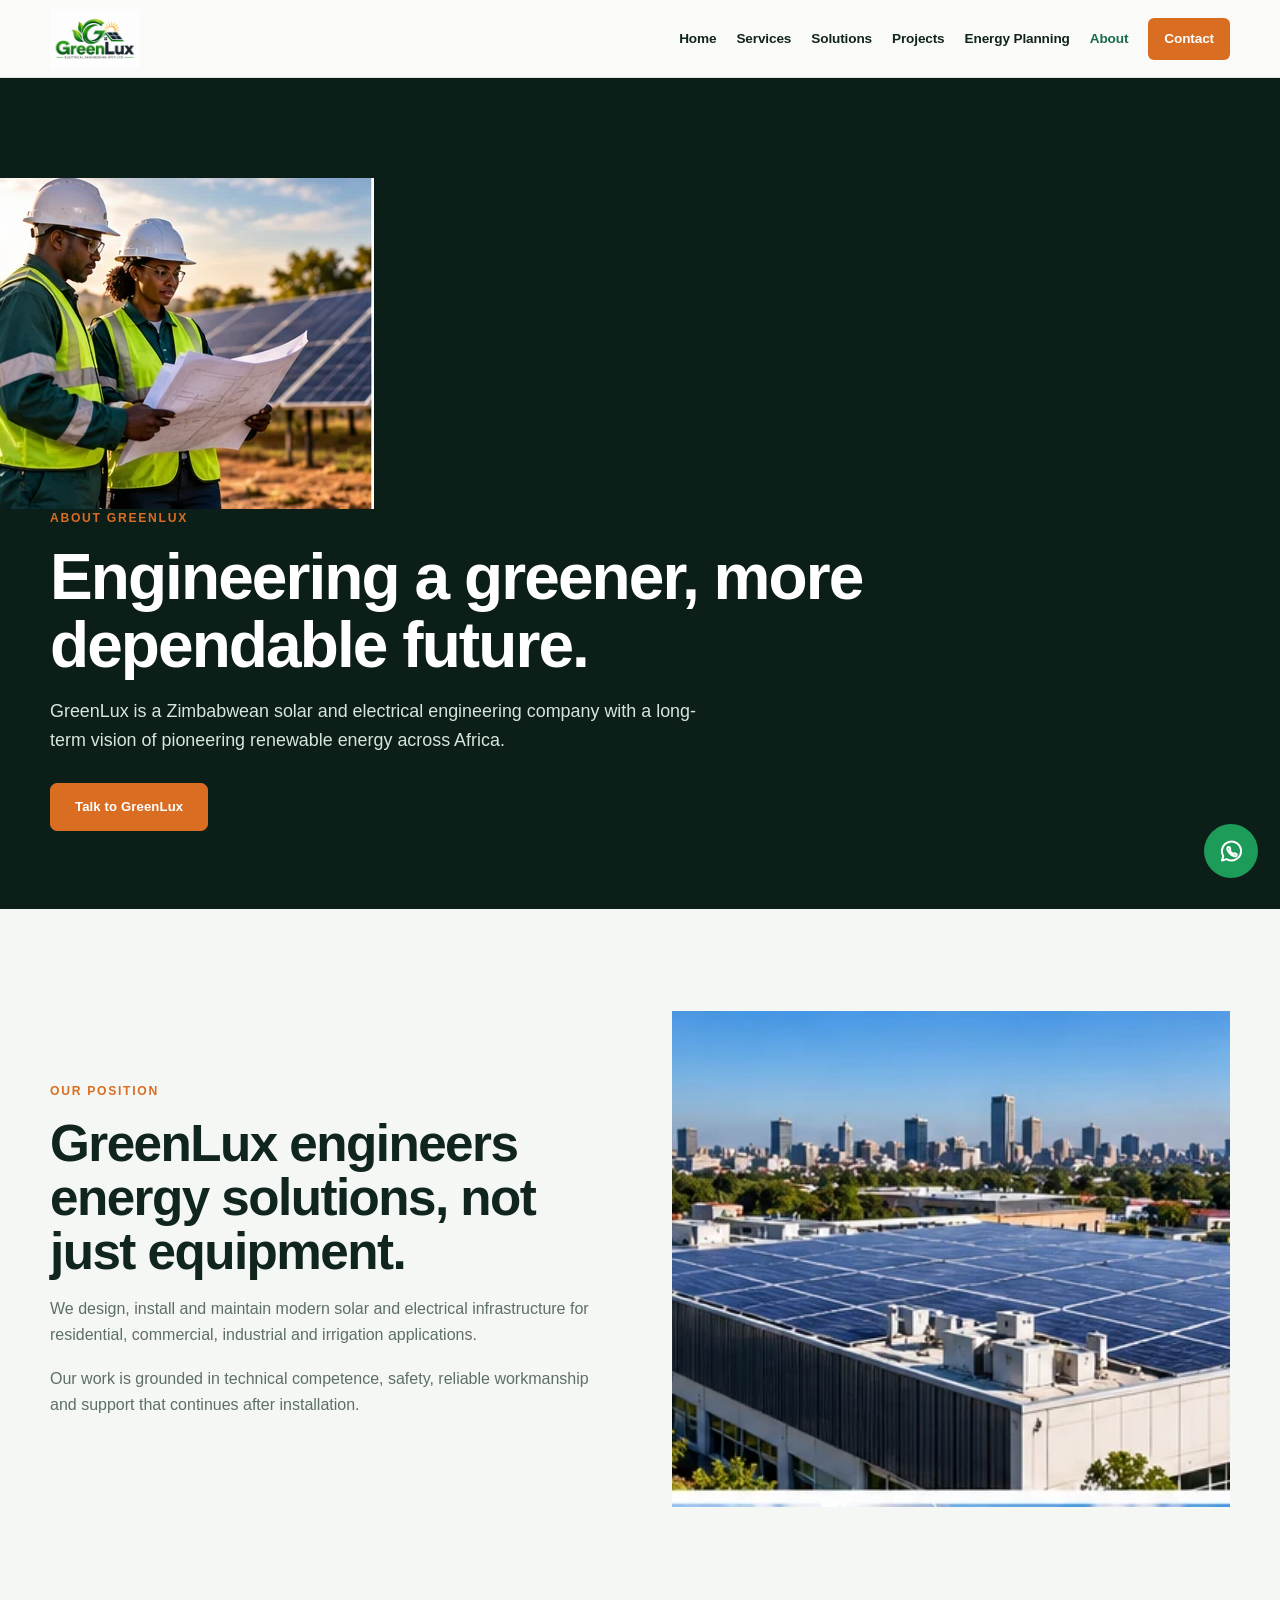
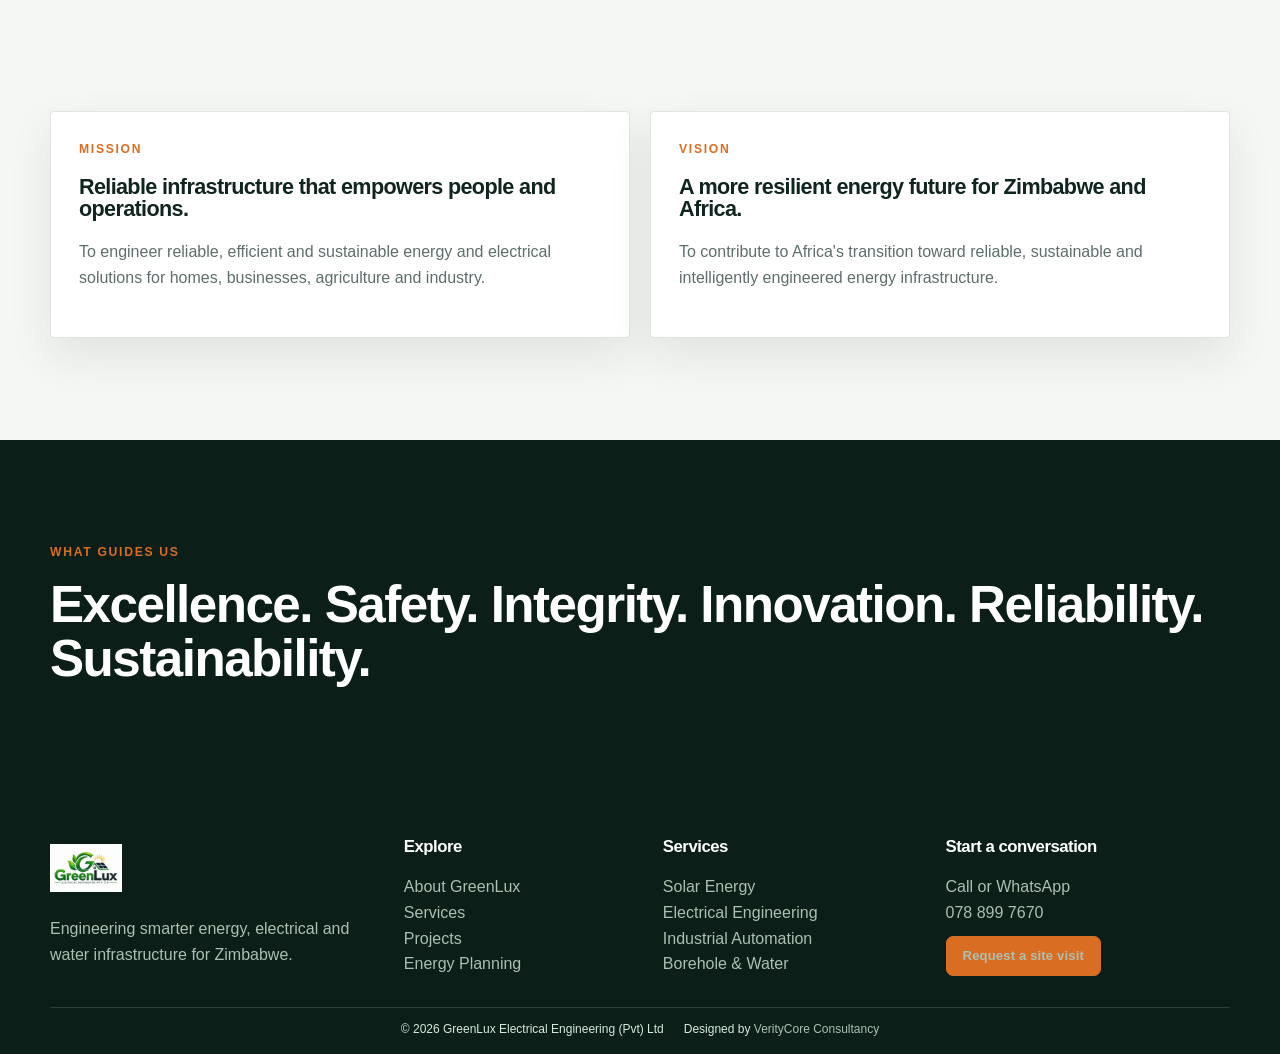
==== about.html @ b4b770c0 "first commit" ====
<!doctype html><html lang="en"><head><meta charset="utf-8"><meta name="viewport" content="width=device-width,initial-scale=1"><title>About GreenLux | Engineering Smarter Energy</title><meta name="description" content="Learn how GreenLux is building reliable, sustainable energy and electrical infrastructure for Zimbabwe and Africa."><link rel="stylesheet" href="assets/css/style.css"><link rel="preconnect" href="https://fonts.googleapis.com"><link rel="preconnect" href="https://fonts.gstatic.com" crossorigin><link href="https://fonts.googleapis.com/css2?family=DM+Sans:wght@400;500;700;800&family=Syne:wght@600;700;800&display=swap" rel="stylesheet"></head><body data-page="about"><div id="site"></div><script src="assets/js/main.js" defer></script></body></html>
---- assets/css/style.css ----
.site-header{height:78px;background:rgba(248,250,247,.96);box-shadow:0 1px 0 rgba(16,37,29,.08);border-bottom:0}.nav-wrap{height:78px}.logo{height:60px;gap:0}.logo img{width:196px;height:60px;object-fit:contain;object-position:left center}.nav-links{gap:20px;align-items:center}.nav-links a{padding:7px 0}.nav-cta{padding:9px 15px!important}.menu-toggle{width:42px;height:42px;font-size:1.15rem}.topline{display:none}@media(max-width:900px){.site-header{height:68px}.nav-wrap{height:68px}.logo{height:54px}.logo img{width:174px;height:54px}.nav-links.open{inset:68px 0 0}.menu-toggle{width:40px;height:40px}.nav-links a{padding:8px 0}} 
@import url('https://fonts.googleapis.com/css2?family=Inter:wght@400;500;600;700&family=Manrope:wght@400;500;600;700&display=swap');.service-heading{display:flex;align-items:center;gap:14px;margin-bottom:16px}.service-heading .icon{flex:0 0 auto;margin:0}.service-heading h3{margin:0}body[data-page="planning"] .grid.grid-2>form{grid-column:1/-1}.site-footer{padding:32px 0 14px!important}.site-footer .footer-grid{gap:22px}.site-footer .logo img{width:38px;height:38px}.site-footer p{margin-bottom:10px}.site-footer .footer-bottom{margin-top:20px;padding-top:12px}.site-footer .btn{min-height:40px;padding:0 16px}.site-header,.site-footer,.card,.tool,.page-hero,.section{letter-spacing:0}.logo,h1,h2,h3{font-family:'Manrope','Inter',sans-serif!important;font-weight:700;letter-spacing:-.028em}.logo{font-weight:700}.logo small{font-family:'Inter',sans-serif!important;font-weight:600;letter-spacing:.12em}.nav-links{font-family:'Inter',sans-serif!important;font-size:.86rem;font-weight:600;letter-spacing:-.01em}.nav-cta{font-weight:600!important}.topline{font-family:'Inter',sans-serif;font-size:.76rem;letter-spacing:.045em}.eyebrow{font-family:'Inter',sans-serif;font-size:.7rem;font-weight:700;letter-spacing:.16em}.body,p,.card p,.tool p,.site-footer p{font-family:'Manrope','Inter',sans-serif;font-weight:400;line-height:1.62}.card,.tool{border-color:rgba(16,37,29,.12);box-shadow:0 14px 38px rgba(16,37,29,.08)}.service-card{padding:30px}.service-card h3{font-size:1.16rem;font-weight:700}.service-card p{font-size:.94rem}.btn{font-family:'Inter',sans-serif;font-size:.82rem;font-weight:600;letter-spacing:.01em;border-radius:3px}.site-footer h3{font-size:1rem;font-weight:700}.site-footer .footer-bottom{font-family:'Inter',sans-serif;font-size:.75rem}
:root{--ink:#10251d;--green:#176b4c;--leaf:#42a86f;--orange:#e47b2c;--paper:#f4f7f2;--white:#fff;--muted:#5d6f66;--line:#dbe5dd;--dark:#0c1e18;--max:1180px;--shadow:0 18px 50px rgba(16,37,29,.12);font-family:'DM Sans',Arial,sans-serif}*{box-sizing:border-box}html{scroll-behavior:smooth}body{margin:0;background:var(--paper);color:var(--ink);line-height:1.65}body.menu-open{overflow:hidden}a{color:inherit;text-decoration:none}img{display:block;max-width:100%}h1,h2,h3{font-family:'Syne',Arial,sans-serif;line-height:1.05;margin:0 0 18px;letter-spacing:-.03em}h1{font-size:clamp(2.8rem,7vw,6.2rem)}h2{font-size:clamp(2rem,4vw,3.7rem)}h3{font-size:1.35rem}p{color:var(--muted);margin:0 0 18px}.container{width:min(calc(100% - 40px),var(--max));margin:auto}.topline{background:var(--dark);color:#d9e9de;font-size:.82rem;padding:8px 0}.topline .container{display:flex;justify-content:space-between;gap:16px}.site-header{position:sticky;top:0;z-index:20;background:rgba(244,247,242,.94);backdrop-filter:blur(12px);border-bottom:1px solid var(--line)}.nav-wrap{height:78px;display:flex;align-items:center;justify-content:space-between;gap:20px}.logo{display:flex;align-items:center;gap:10px;font-family:'Syne',Arial,sans-serif;font-weight:800;font-size:1.2rem}.logo img{width:48px;height:48px;object-fit:contain}.logo small{display:block;font-family:'DM Sans',Arial,sans-serif;font-size:.62rem;letter-spacing:.12em;text-transform:uppercase;color:var(--muted);font-weight:700}.nav-links{display:flex;align-items:center;gap:24px;font-size:.92rem;font-weight:700}.nav-links a:hover,.nav-links a.active{color:var(--green)}.nav-cta{background:var(--orange);color:#fff!important;padding:11px 16px;border-radius:4px}.menu-toggle{display:none;border:1px solid var(--line);background:var(--white);width:44px;height:44px;font-size:1.3rem}.hero{position:relative;min-height:680px;display:flex;align-items:center;overflow:hidden;background:var(--dark);color:#fff}.hero img{position:absolute;inset:0;width:100%;height:100%;object-fit:cover;opacity:.52}.hero:after{content:'';position:absolute;inset:0;background:linear-gradient(90deg,rgba(12,30,24,.95),rgba(12,30,24,.58) 50%,rgba(12,30,24,.12))}.hero .container{position:relative;z-index:1}.hero h1{max-width:800px}.hero h1 span{color:#f1a256}.hero p{max-width:670px;color:#e3eee7;font-size:1.2rem}.eyebrow{color:var(--orange);font-weight:800;text-transform:uppercase;letter-spacing:.14em;font-size:.76rem;display:block;margin-bottom:16px}.actions{display:flex;flex-wrap:wrap;gap:12px;margin-top:28px}.btn{display:inline-flex;align-items:center;justify-content:center;min-height:48px;padding:0 20px;border:1px solid var(--green);font-weight:800;border-radius:3px;cursor:pointer}.btn-primary{background:var(--orange);border-color:var(--orange);color:#fff}.btn-dark{background:var(--green);border-color:var(--green);color:#fff}.btn-light{border-color:rgba(255,255,255,.55);color:#fff}.section{padding:96px 0}.section-head{max-width:760px;margin-bottom:44px}.section-head p{font-size:1.1rem}.kicker-row{display:flex;gap:8px;flex-wrap:wrap;margin-top:35px}.chip{border:1px solid rgba(255,255,255,.3);padding:7px 12px;font-size:.82rem;color:#edf7f0}.grid{display:grid;gap:20px}.grid-2{grid-template-columns:repeat(2,minmax(0,1fr))}.grid-3{grid-template-columns:repeat(3,minmax(0,1fr))}.grid-4{grid-template-columns:repeat(4,minmax(0,1fr))}.card{background:var(--white);border:1px solid var(--line);padding:28px;box-shadow:var(--shadow)}.card:hover{border-color:var(--leaf);transform:translateY(-3px)}.card,.btn{transition:.2s ease}.service-card{min-height:240px;display:flex;flex-direction:column}.service-card .icon{font-size:2rem;color:var(--orange);margin-bottom:auto}.service-card a{color:var(--green);font-weight:800}.split{display:grid;grid-template-columns:1fr 1fr;gap:64px;align-items:center}.media{min-height:450px;overflow:hidden}.media img{width:100%;height:100%;min-height:450px;object-fit:cover}.band{background:var(--dark);color:#fff}.band p{color:#c5d8cb}.number{font-family:'Syne';font-size:3rem;color:var(--orange)}.process{counter-reset:step}.process .card{position:relative;padding-top:64px}.process .card:before{counter-increment:step;content:'0' counter(step);position:absolute;top:24px;left:28px;color:var(--orange);font-weight:800}.page-hero{background:var(--dark);color:#fff;padding:100px 0 90px}.page-hero p{color:#d7e6dc;max-width:680px;font-size:1.12rem}.tool{background:#fff;border:1px solid var(--line);padding:30px;box-shadow:var(--shadow)}.tool h3{color:var(--green)}label{font-weight:800;font-size:.86rem;display:block;margin-bottom:6px}input,select,textarea{width:100%;border:1px solid #bdcdc1;background:#fbfdfb;min-height:46px;padding:10px 12px;font:inherit;color:var(--ink)}textarea{min-height:130px}.form-grid{display:grid;grid-template-columns:repeat(2,1fr);gap:16px}.full{grid-column:1/-1}.result{border-left:4px solid var(--orange);background:#f1f7f1;padding:18px;margin-top:20px}.result-grid{display:grid;grid-template-columns:repeat(3,1fr);gap:10px}.metric{padding:15px;background:#fff;border:1px solid var(--line)}.metric strong{display:block;font-family:'Syne';font-size:1.5rem;color:var(--green)}.bar-chart{display:flex;align-items:end;gap:10px;height:190px;border-bottom:1px solid var(--line);padding:15px 4px 0}.bar{flex:1;background:var(--leaf);min-height:6px;position:relative}.bar span{position:absolute;bottom:-28px;left:50%;transform:translateX(-50%);font-size:.73rem;white-space:nowrap}.gallery-card img{width:100%;height:260px;object-fit:cover}.gallery-card div{padding:18px}.site-footer{background:var(--dark);color:#d8e8dc;padding:65px 0 24px}.site-footer p,.site-footer a{color:#abc0b1}.footer-grid{display:grid;grid-template-columns:1.5fr 1fr 1fr;gap:40px}.site-footer h3{color:#fff;font-size:1.05rem}.footer-bottom{border-top:1px solid rgba(255,255,255,.14);margin-top:40px;padding-top:18px;font-size:.82rem;display:flex;justify-content:space-between;gap:20px}.whatsapp{position:fixed;right:18px;bottom:18px;background:#1d9b59;color:#fff;padding:13px 16px;border-radius:4px;font-weight:800;z-index:30}.notice{font-size:.82rem;color:var(--muted);border-left:3px solid var(--orange);padding-left:12px}.hidden{display:none!important}@media(max-width:900px){.nav-links{display:none}.nav-links.open{display:flex;position:fixed;inset:78px 0 0;background:var(--paper);flex-direction:column;align-items:stretch;padding:35px 28px;font-size:1.2rem}.menu-toggle{display:block}.grid-4,.grid-3{grid-template-columns:repeat(2,minmax(0,1fr))}.split{gap:30px}.footer-grid{grid-template-columns:1fr 1fr}}@media(max-width:620px){.container{width:min(calc(100% - 28px),var(--max))}.topline .container{display:block}.topline span:last-child{display:none}.hero{min-height:620px}.section{padding:65px 0}.grid-2,.grid-3,.grid-4,.split,.footer-grid,.form-grid{grid-template-columns:1fr}.result-grid{grid-template-columns:1fr 1fr}.media,.media img{min-height:300px}.footer-bottom{display:block}.footer-bottom span{display:block;margin-bottom:8px}.actions .btn{width:100%}.whatsapp{right:12px;bottom:12px;font-size:.85rem}}
@media(prefers-reduced-motion:reduce){*,*:before,*:after{scroll-behavior:auto!important;transition:none!important}}
/* Premium GreenLux visual system */
:root{--green-deep:#0c2b20;--orange:#d96d22;--paper:#f5f7f4;--line:#dce5de;--shadow:0 18px 45px rgba(16,37,29,.09)}
body{font-family:'Manrope','Inter',sans-serif;line-height:1.6;background:var(--paper)}
h1,h2,h3{font-family:'Manrope','Inter',sans-serif;font-weight:700;letter-spacing:-.03em}
p{font-family:'Manrope','Inter',sans-serif;font-size:1rem;line-height:1.62}
.site-header{height:78px;background:rgba(250,251,249,.96);backdrop-filter:blur(14px);border-bottom:1px solid rgba(16,37,29,.1);box-shadow:none}
.nav-wrap{height:78px}.logo{height:60px}.logo img{width:196px;height:60px}.nav-links{gap:20px;font-family:'Inter',sans-serif;font-size:.85rem;font-weight:600}.nav-links a{padding:7px 0}.nav-cta{padding:10px 16px!important;border-radius:6px}.menu-toggle{width:40px;height:40px;border-radius:6px}
.hero{min-height:clamp(560px,76vh,760px)}.hero:after,.page-hero:after{background:linear-gradient(90deg,rgba(8,29,22,.88),rgba(8,29,22,.54) 55%,rgba(8,29,22,.22))}.hero h1{font-size:clamp(2.9rem,5.8vw,5.5rem);max-width:820px}.hero p{font-size:clamp(1rem,1.5vw,1.18rem);max-width:650px}.page-hero{min-height:clamp(420px,48vw,560px);padding:100px 0 78px}.page-hero h1{font-size:clamp(2.8rem,5vw,4.8rem);max-width:820px}.section{padding:clamp(72px,8vw,116px) 0}.card,.tool{border-color:rgba(16,37,29,.12);box-shadow:var(--shadow);border-radius:4px}.card:hover{border-color:rgba(66,168,111,.65)}.service-card{min-height:360px;padding:30px}.service-heading{display:flex;align-items:center;gap:14px;margin-bottom:18px}.service-heading .icon{width:44px;height:44px;display:grid;place-items:center;flex:0 0 auto;margin:0;border:1px solid rgba(217,109,34,.25);color:var(--orange)}.service-heading h3{margin:0;font-size:1.13rem}.service-card p{font-size:.94rem}.btn{width:auto;min-height:48px;padding:0 24px;border-radius:7px;font-family:'Inter',sans-serif;font-weight:600}.gallery-card{padding:0;overflow:hidden}.gallery-card img{height:260px;object-fit:cover;transition:transform .45s ease}.gallery-card:hover img{transform:scale(1.04)}
.site-footer{padding:52px 0 20px;background:var(--dark)}.footer-grid{grid-template-columns:1.4fr 1fr 1.1fr 1.2fr;gap:28px}.site-footer .logo img{width:170px;height:48px}.footer-bottom{justify-content:center;text-align:center;margin-top:34px;padding-top:16px}.whatsapp{width:54px;height:54px;padding:0;border-radius:50%;font-size:0;display:grid;place-items:center;right:22px;bottom:22px}.whatsapp:before{content:'◔';font-size:28px;color:#fff}.whatsapp span{display:none}
@media(max-width:1050px){.footer-grid{grid-template-columns:1.4fr 1fr 1.2fr}.footer-grid>div:last-child{grid-column:2}}
@media(max-width:900px){.site-header,.nav-wrap{height:68px}.logo{height:54px}.logo img{width:174px;height:54px}.nav-links.open{inset:68px 0 0}.grid-3{grid-template-columns:repeat(2,minmax(0,1fr))}.footer-grid{grid-template-columns:repeat(2,minmax(0,1fr))}}
@media(max-width:620px){.hero{min-height:620px}.page-hero{min-height:390px;padding:82px 0 58px}.grid-2,.grid-3,.grid-4,.split,.footer-grid{grid-template-columns:1fr}.service-card{min-height:0}.footer-grid>div:last-child{grid-column:auto}.whatsapp{width:49px;height:49px;right:14px;bottom:14px}}
.service-card{padding-top:0;overflow:hidden}.service-image{width:calc(100% + 60px);height:150px;margin:0 -30px 26px;object-fit:cover;transition:transform .45s ease}.service-card:hover .service-image{transform:scale(1.04)}
.whatsapp:before{content:none}.whatsapp svg{display:block;width:27px;height:27px;fill:none;stroke:currentColor;stroke-width:1.8;stroke-linecap:round;stroke-linejoin:round}
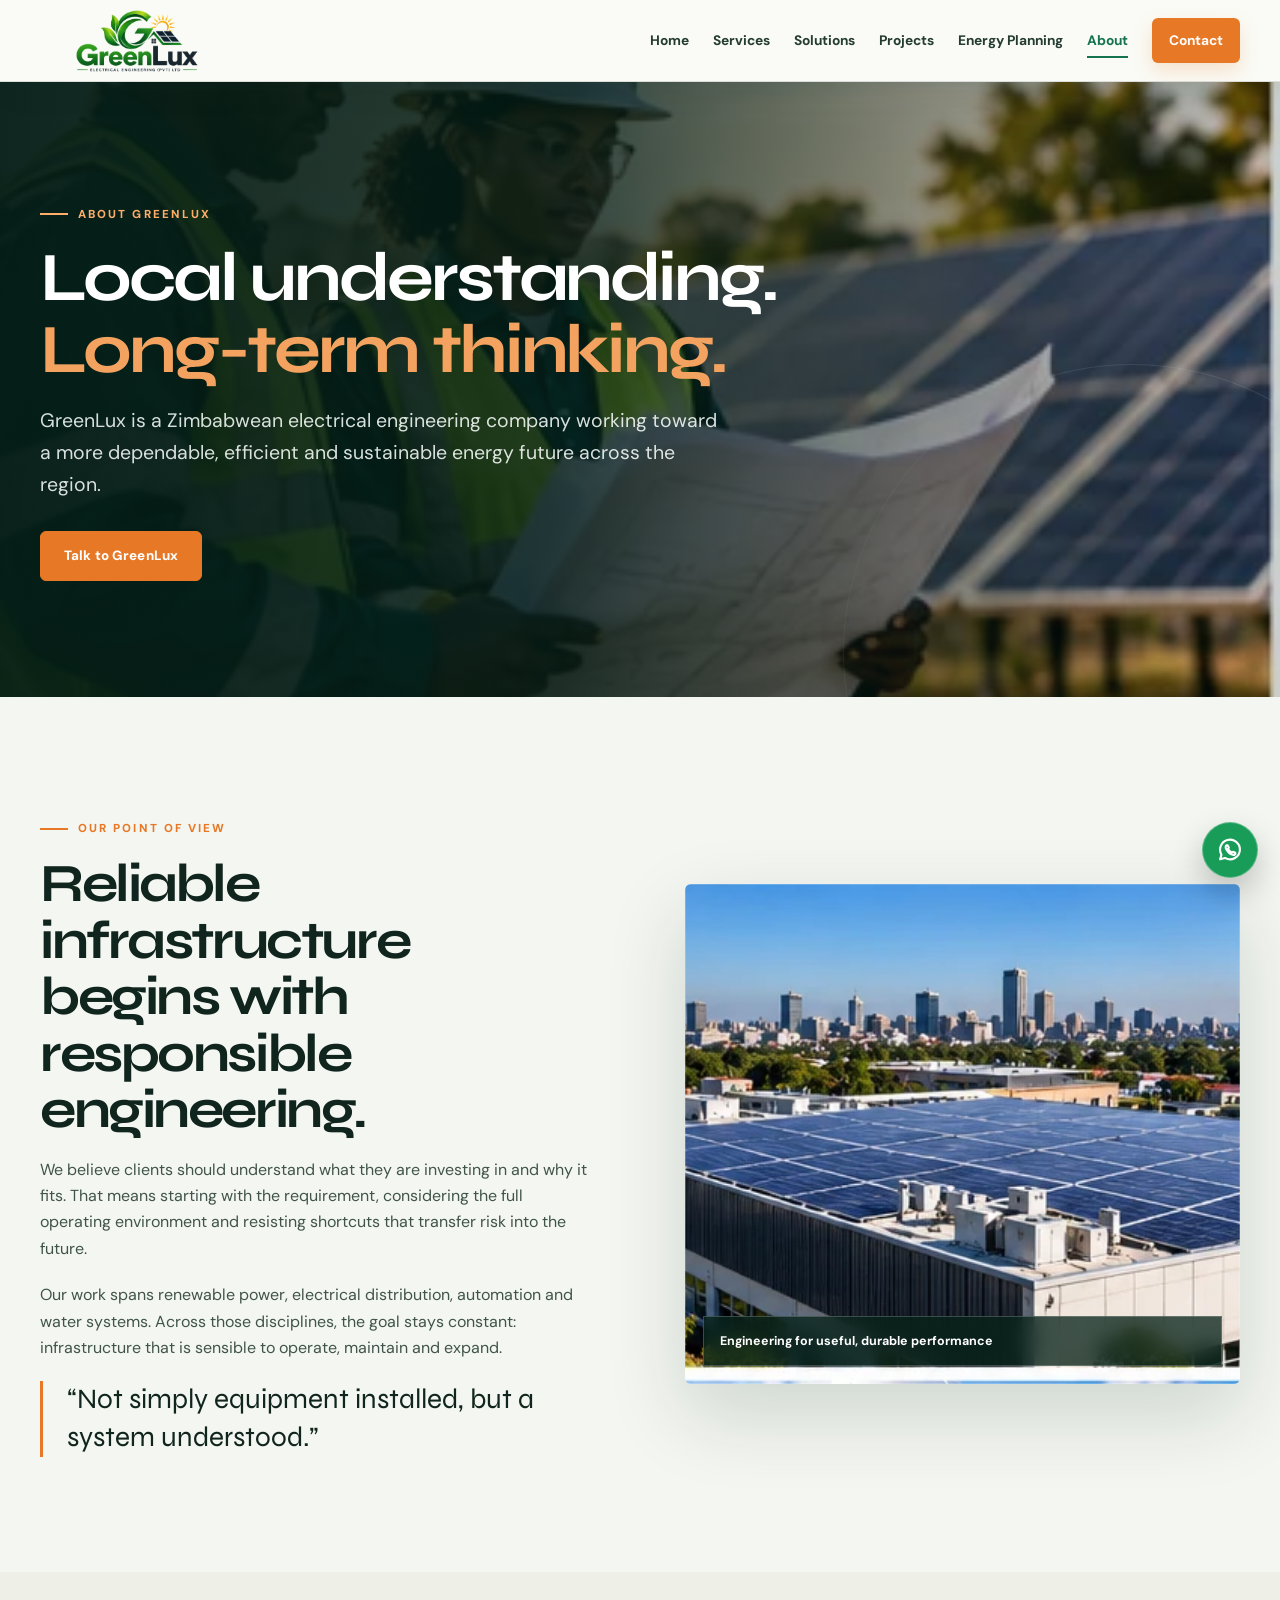
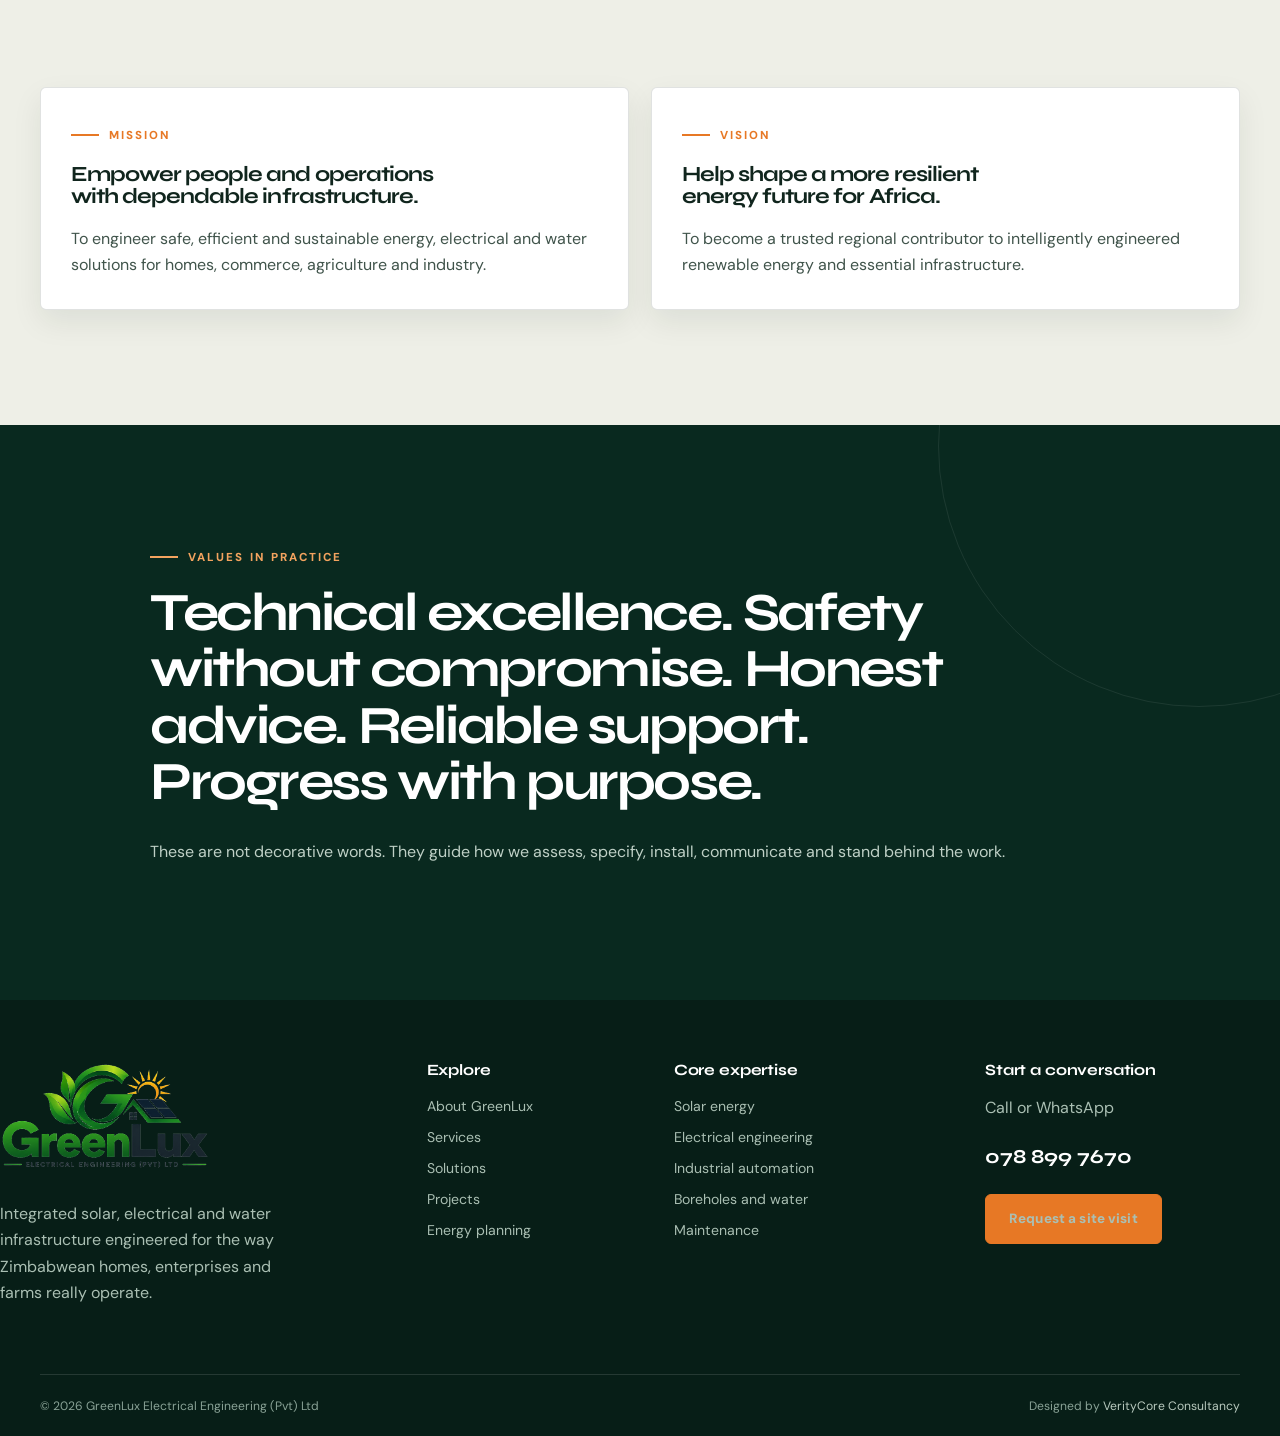
==== commit e805a07a: "redesign GreenLux premium web experience" ====
--- a/about.html
+++ b/about.html
@@ -1 +1,20 @@
-<!doctype html><html lang="en"><head><meta charset="utf-8"><meta name="viewport" content="width=device-width,initial-scale=1"><title>About GreenLux | Engineering Smarter Energy</title><meta name="description" content="Learn how GreenLux is building reliable, sustainable energy and electrical infrastructure for Zimbabwe and Africa."><link rel="stylesheet" href="assets/css/style.css"><link rel="preconnect" href="https://fonts.googleapis.com"><link rel="preconnect" href="https://fonts.gstatic.com" crossorigin><link href="https://fonts.googleapis.com/css2?family=DM+Sans:wght@400;500;700;800&family=Syne:wght@600;700;800&display=swap" rel="stylesheet"></head><body data-page="about"><div id="site"></div><script src="assets/js/main.js" defer></script></body></html>+<!doctype html>
+<html lang="en">
+<head>
+  <meta charset="utf-8">
+  <meta name="viewport" content="width=device-width, initial-scale=1">
+  <meta name="theme-color" content="#09291f">
+  <meta name="description" content="Learn how GreenLux is building reliable, sustainable energy and electrical infrastructure for Zimbabwe and Africa.">
+  <title>About GreenLux | Engineering Smarter Energy</title>
+  <link rel="icon" href="assets/images/logo-greenlux-transparent.png" type="image/png">
+  <link rel="preconnect" href="https://fonts.googleapis.com">
+  <link rel="preconnect" href="https://fonts.gstatic.com" crossorigin>
+  <link href="https://fonts.googleapis.com/css2?family=DM+Sans:wght@400;500;700;800&family=Syne:wght@600;700;800&display=swap" rel="stylesheet">
+  <link rel="stylesheet" href="assets/css/style.css">
+</head>
+<body data-page="about">
+  <div id="site"></div>
+  <noscript>GreenLux requires JavaScript to display this website. Call 078 899 7670 for assistance.</noscript>
+  <script src="assets/js/main.js" defer></script>
+</body>
+</html>
--- a/assets/css/style.css
+++ b/assets/css/style.css
@@ -1,18 +1,31 @@
- .site-header{height:78px;background:rgba(248,250,247,.96);box-shadow:0 1px 0 rgba(16,37,29,.08);border-bottom:0}.nav-wrap{height:78px}.logo{height:60px;gap:0}.logo img{width:196px;height:60px;object-fit:contain;object-position:left center}.nav-links{gap:20px;align-items:center}.nav-links a{padding:7px 0}.nav-cta{padding:9px 15px!important}.menu-toggle{width:42px;height:42px;font-size:1.15rem}.topline{display:none}@media(max-width:900px){.site-header{height:68px}.nav-wrap{height:68px}.logo{height:54px}.logo img{width:174px;height:54px}.nav-links.open{inset:68px 0 0}.menu-toggle{width:40px;height:40px}.nav-links a{padding:8px 0}} 
-@import url('https://fonts.googleapis.com/css2?family=Inter:wght@400;500;600;700&family=Manrope:wght@400;500;600;700&display=swap');.service-heading{display:flex;align-items:center;gap:14px;margin-bottom:16px}.service-heading .icon{flex:0 0 auto;margin:0}.service-heading h3{margin:0}body[data-page="planning"] .grid.grid-2>form{grid-column:1/-1}.site-footer{padding:32px 0 14px!important}.site-footer .footer-grid{gap:22px}.site-footer .logo img{width:38px;height:38px}.site-footer p{margin-bottom:10px}.site-footer .footer-bottom{margin-top:20px;padding-top:12px}.site-footer .btn{min-height:40px;padding:0 16px}.site-header,.site-footer,.card,.tool,.page-hero,.section{letter-spacing:0}.logo,h1,h2,h3{font-family:'Manrope','Inter',sans-serif!important;font-weight:700;letter-spacing:-.028em}.logo{font-weight:700}.logo small{font-family:'Inter',sans-serif!important;font-weight:600;letter-spacing:.12em}.nav-links{font-family:'Inter',sans-serif!important;font-size:.86rem;font-weight:600;letter-spacing:-.01em}.nav-cta{font-weight:600!important}.topline{font-family:'Inter',sans-serif;font-size:.76rem;letter-spacing:.045em}.eyebrow{font-family:'Inter',sans-serif;font-size:.7rem;font-weight:700;letter-spacing:.16em}.body,p,.card p,.tool p,.site-footer p{font-family:'Manrope','Inter',sans-serif;font-weight:400;line-height:1.62}.card,.tool{border-color:rgba(16,37,29,.12);box-shadow:0 14px 38px rgba(16,37,29,.08)}.service-card{padding:30px}.service-card h3{font-size:1.16rem;font-weight:700}.service-card p{font-size:.94rem}.btn{font-family:'Inter',sans-serif;font-size:.82rem;font-weight:600;letter-spacing:.01em;border-radius:3px}.site-footer h3{font-size:1rem;font-weight:700}.site-footer .footer-bottom{font-family:'Inter',sans-serif;font-size:.75rem}
-:root{--ink:#10251d;--green:#176b4c;--leaf:#42a86f;--orange:#e47b2c;--paper:#f4f7f2;--white:#fff;--muted:#5d6f66;--line:#dbe5dd;--dark:#0c1e18;--max:1180px;--shadow:0 18px 50px rgba(16,37,29,.12);font-family:'DM Sans',Arial,sans-serif}*{box-sizing:border-box}html{scroll-behavior:smooth}body{margin:0;background:var(--paper);color:var(--ink);line-height:1.65}body.menu-open{overflow:hidden}a{color:inherit;text-decoration:none}img{display:block;max-width:100%}h1,h2,h3{font-family:'Syne',Arial,sans-serif;line-height:1.05;margin:0 0 18px;letter-spacing:-.03em}h1{font-size:clamp(2.8rem,7vw,6.2rem)}h2{font-size:clamp(2rem,4vw,3.7rem)}h3{font-size:1.35rem}p{color:var(--muted);margin:0 0 18px}.container{width:min(calc(100% - 40px),var(--max));margin:auto}.topline{background:var(--dark);color:#d9e9de;font-size:.82rem;padding:8px 0}.topline .container{display:flex;justify-content:space-between;gap:16px}.site-header{position:sticky;top:0;z-index:20;background:rgba(244,247,242,.94);backdrop-filter:blur(12px);border-bottom:1px solid var(--line)}.nav-wrap{height:78px;display:flex;align-items:center;justify-content:space-between;gap:20px}.logo{display:flex;align-items:center;gap:10px;font-family:'Syne',Arial,sans-serif;font-weight:800;font-size:1.2rem}.logo img{width:48px;height:48px;object-fit:contain}.logo small{display:block;font-family:'DM Sans',Arial,sans-serif;font-size:.62rem;letter-spacing:.12em;text-transform:uppercase;color:var(--muted);font-weight:700}.nav-links{display:flex;align-items:center;gap:24px;font-size:.92rem;font-weight:700}.nav-links a:hover,.nav-links a.active{color:var(--green)}.nav-cta{background:var(--orange);color:#fff!important;padding:11px 16px;border-radius:4px}.menu-toggle{display:none;border:1px solid var(--line);background:var(--white);width:44px;height:44px;font-size:1.3rem}.hero{position:relative;min-height:680px;display:flex;align-items:center;overflow:hidden;background:var(--dark);color:#fff}.hero img{position:absolute;inset:0;width:100%;height:100%;object-fit:cover;opacity:.52}.hero:after{content:'';position:absolute;inset:0;background:linear-gradient(90deg,rgba(12,30,24,.95),rgba(12,30,24,.58) 50%,rgba(12,30,24,.12))}.hero .container{position:relative;z-index:1}.hero h1{max-width:800px}.hero h1 span{color:#f1a256}.hero p{max-width:670px;color:#e3eee7;font-size:1.2rem}.eyebrow{color:var(--orange);font-weight:800;text-transform:uppercase;letter-spacing:.14em;font-size:.76rem;display:block;margin-bottom:16px}.actions{display:flex;flex-wrap:wrap;gap:12px;margin-top:28px}.btn{display:inline-flex;align-items:center;justify-content:center;min-height:48px;padding:0 20px;border:1px solid var(--green);font-weight:800;border-radius:3px;cursor:pointer}.btn-primary{background:var(--orange);border-color:var(--orange);color:#fff}.btn-dark{background:var(--green);border-color:var(--green);color:#fff}.btn-light{border-color:rgba(255,255,255,.55);color:#fff}.section{padding:96px 0}.section-head{max-width:760px;margin-bottom:44px}.section-head p{font-size:1.1rem}.kicker-row{display:flex;gap:8px;flex-wrap:wrap;margin-top:35px}.chip{border:1px solid rgba(255,255,255,.3);padding:7px 12px;font-size:.82rem;color:#edf7f0}.grid{display:grid;gap:20px}.grid-2{grid-template-columns:repeat(2,minmax(0,1fr))}.grid-3{grid-template-columns:repeat(3,minmax(0,1fr))}.grid-4{grid-template-columns:repeat(4,minmax(0,1fr))}.card{background:var(--white);border:1px solid var(--line);padding:28px;box-shadow:var(--shadow)}.card:hover{border-color:var(--leaf);transform:translateY(-3px)}.card,.btn{transition:.2s ease}.service-card{min-height:240px;display:flex;flex-direction:column}.service-card .icon{font-size:2rem;color:var(--orange);margin-bottom:auto}.service-card a{color:var(--green);font-weight:800}.split{display:grid;grid-template-columns:1fr 1fr;gap:64px;align-items:center}.media{min-height:450px;overflow:hidden}.media img{width:100%;height:100%;min-height:450px;object-fit:cover}.band{background:var(--dark);color:#fff}.band p{color:#c5d8cb}.number{font-family:'Syne';font-size:3rem;color:var(--orange)}.process{counter-reset:step}.process .card{position:relative;padding-top:64px}.process .card:before{counter-increment:step;content:'0' counter(step);position:absolute;top:24px;left:28px;color:var(--orange);font-weight:800}.page-hero{background:var(--dark);color:#fff;padding:100px 0 90px}.page-hero p{color:#d7e6dc;max-width:680px;font-size:1.12rem}.tool{background:#fff;border:1px solid var(--line);padding:30px;box-shadow:var(--shadow)}.tool h3{color:var(--green)}label{font-weight:800;font-size:.86rem;display:block;margin-bottom:6px}input,select,textarea{width:100%;border:1px solid #bdcdc1;background:#fbfdfb;min-height:46px;padding:10px 12px;font:inherit;color:var(--ink)}textarea{min-height:130px}.form-grid{display:grid;grid-template-columns:repeat(2,1fr);gap:16px}.full{grid-column:1/-1}.result{border-left:4px solid var(--orange);background:#f1f7f1;padding:18px;margin-top:20px}.result-grid{display:grid;grid-template-columns:repeat(3,1fr);gap:10px}.metric{padding:15px;background:#fff;border:1px solid var(--line)}.metric strong{display:block;font-family:'Syne';font-size:1.5rem;color:var(--green)}.bar-chart{display:flex;align-items:end;gap:10px;height:190px;border-bottom:1px solid var(--line);padding:15px 4px 0}.bar{flex:1;background:var(--leaf);min-height:6px;position:relative}.bar span{position:absolute;bottom:-28px;left:50%;transform:translateX(-50%);font-size:.73rem;white-space:nowrap}.gallery-card img{width:100%;height:260px;object-fit:cover}.gallery-card div{padding:18px}.site-footer{background:var(--dark);color:#d8e8dc;padding:65px 0 24px}.site-footer p,.site-footer a{color:#abc0b1}.footer-grid{display:grid;grid-template-columns:1.5fr 1fr 1fr;gap:40px}.site-footer h3{color:#fff;font-size:1.05rem}.footer-bottom{border-top:1px solid rgba(255,255,255,.14);margin-top:40px;padding-top:18px;font-size:.82rem;display:flex;justify-content:space-between;gap:20px}.whatsapp{position:fixed;right:18px;bottom:18px;background:#1d9b59;color:#fff;padding:13px 16px;border-radius:4px;font-weight:800;z-index:30}.notice{font-size:.82rem;color:var(--muted);border-left:3px solid var(--orange);padding-left:12px}.hidden{display:none!important}@media(max-width:900px){.nav-links{display:none}.nav-links.open{display:flex;position:fixed;inset:78px 0 0;background:var(--paper);flex-direction:column;align-items:stretch;padding:35px 28px;font-size:1.2rem}.menu-toggle{display:block}.grid-4,.grid-3{grid-template-columns:repeat(2,minmax(0,1fr))}.split{gap:30px}.footer-grid{grid-template-columns:1fr 1fr}}@media(max-width:620px){.container{width:min(calc(100% - 28px),var(--max))}.topline .container{display:block}.topline span:last-child{display:none}.hero{min-height:620px}.section{padding:65px 0}.grid-2,.grid-3,.grid-4,.split,.footer-grid,.form-grid{grid-template-columns:1fr}.result-grid{grid-template-columns:1fr 1fr}.media,.media img{min-height:300px}.footer-bottom{display:block}.footer-bottom span{display:block;margin-bottom:8px}.actions .btn{width:100%}.whatsapp{right:12px;bottom:12px;font-size:.85rem}}
-@media(prefers-reduced-motion:reduce){*,*:before,*:after{scroll-behavior:auto!important;transition:none!important}}
-/* Premium GreenLux visual system */
-:root{--green-deep:#0c2b20;--orange:#d96d22;--paper:#f5f7f4;--line:#dce5de;--shadow:0 18px 45px rgba(16,37,29,.09)}
-body{font-family:'Manrope','Inter',sans-serif;line-height:1.6;background:var(--paper)}
-h1,h2,h3{font-family:'Manrope','Inter',sans-serif;font-weight:700;letter-spacing:-.03em}
-p{font-family:'Manrope','Inter',sans-serif;font-size:1rem;line-height:1.62}
-.site-header{height:78px;background:rgba(250,251,249,.96);backdrop-filter:blur(14px);border-bottom:1px solid rgba(16,37,29,.1);box-shadow:none}
-.nav-wrap{height:78px}.logo{height:60px}.logo img{width:196px;height:60px}.nav-links{gap:20px;font-family:'Inter',sans-serif;font-size:.85rem;font-weight:600}.nav-links a{padding:7px 0}.nav-cta{padding:10px 16px!important;border-radius:6px}.menu-toggle{width:40px;height:40px;border-radius:6px}
-.hero{min-height:clamp(560px,76vh,760px)}.hero:after,.page-hero:after{background:linear-gradient(90deg,rgba(8,29,22,.88),rgba(8,29,22,.54) 55%,rgba(8,29,22,.22))}.hero h1{font-size:clamp(2.9rem,5.8vw,5.5rem);max-width:820px}.hero p{font-size:clamp(1rem,1.5vw,1.18rem);max-width:650px}.page-hero{min-height:clamp(420px,48vw,560px);padding:100px 0 78px}.page-hero h1{font-size:clamp(2.8rem,5vw,4.8rem);max-width:820px}.section{padding:clamp(72px,8vw,116px) 0}.card,.tool{border-color:rgba(16,37,29,.12);box-shadow:var(--shadow);border-radius:4px}.card:hover{border-color:rgba(66,168,111,.65)}.service-card{min-height:360px;padding:30px}.service-heading{display:flex;align-items:center;gap:14px;margin-bottom:18px}.service-heading .icon{width:44px;height:44px;display:grid;place-items:center;flex:0 0 auto;margin:0;border:1px solid rgba(217,109,34,.25);color:var(--orange)}.service-heading h3{margin:0;font-size:1.13rem}.service-card p{font-size:.94rem}.btn{width:auto;min-height:48px;padding:0 24px;border-radius:7px;font-family:'Inter',sans-serif;font-weight:600}.gallery-card{padding:0;overflow:hidden}.gallery-card img{height:260px;object-fit:cover;transition:transform .45s ease}.gallery-card:hover img{transform:scale(1.04)}
-.site-footer{padding:52px 0 20px;background:var(--dark)}.footer-grid{grid-template-columns:1.4fr 1fr 1.1fr 1.2fr;gap:28px}.site-footer .logo img{width:170px;height:48px}.footer-bottom{justify-content:center;text-align:center;margin-top:34px;padding-top:16px}.whatsapp{width:54px;height:54px;padding:0;border-radius:50%;font-size:0;display:grid;place-items:center;right:22px;bottom:22px}.whatsapp:before{content:'◔';font-size:28px;color:#fff}.whatsapp span{display:none}
-@media(max-width:1050px){.footer-grid{grid-template-columns:1.4fr 1fr 1.2fr}.footer-grid>div:last-child{grid-column:2}}
-@media(max-width:900px){.site-header,.nav-wrap{height:68px}.logo{height:54px}.logo img{width:174px;height:54px}.nav-links.open{inset:68px 0 0}.grid-3{grid-template-columns:repeat(2,minmax(0,1fr))}.footer-grid{grid-template-columns:repeat(2,minmax(0,1fr))}}
-@media(max-width:620px){.hero{min-height:620px}.page-hero{min-height:390px;padding:82px 0 58px}.grid-2,.grid-3,.grid-4,.split,.footer-grid{grid-template-columns:1fr}.service-card{min-height:0}.footer-grid>div:last-child{grid-column:auto}.whatsapp{width:49px;height:49px;right:14px;bottom:14px}}
-.service-card{padding-top:0;overflow:hidden}.service-image{width:calc(100% + 60px);height:150px;margin:0 -30px 26px;object-fit:cover;transition:transform .45s ease}.service-card:hover .service-image{transform:scale(1.04)}
-.whatsapp:before{content:none}.whatsapp svg{display:block;width:27px;height:27px;fill:none;stroke:currentColor;stroke-width:1.8;stroke-linecap:round;stroke-linejoin:round}
+:root {
+  --ink: #10251d; --ink-soft: #40544b; --forest: #09291f; --forest-2: #123d2e;
+  --green: #16734f; --leaf: #73b841; --sun: #e77825; --sun-light: #f3a35f;
+  --paper: #f4f6f1; --paper-warm: #eeefe7; --white: #fff;
+  --line: rgba(16,37,29,.13); --shadow-sm: 0 12px 30px rgba(9,41,31,.08);
+  --shadow-lg: 0 30px 80px rgba(9,41,31,.16); --max: 1200px; --radius: 6px;
+  --header-height: 82px; font-family: 'DM Sans',Arial,sans-serif;
+}
+*{box-sizing:border-box}html{scroll-behavior:smooth}body{margin:0;background:var(--paper);color:var(--ink);line-height:1.65;-webkit-font-smoothing:antialiased}body.menu-open{overflow:hidden}a{color:inherit;text-decoration:none}img{display:block;max-width:100%}button,input,select,textarea{font:inherit}button,a{-webkit-tap-highlight-color:transparent}
+h1,h2,h3{margin:0 0 18px;font-family:'Syne',Arial,sans-serif;line-height:1.05;letter-spacing:-.045em;text-wrap:balance}h1{font-size:clamp(3rem,6.2vw,6rem)}h2{font-size:clamp(2.15rem,4.2vw,4rem)}h3{font-size:1.35rem}p{margin:0 0 20px;color:var(--ink-soft)}:focus-visible{outline:3px solid rgba(231,120,37,.45);outline-offset:4px}
+.container{width:min(calc(100% - 48px),var(--max));margin-inline:auto}.section{padding:clamp(76px,9vw,124px) 0;position:relative}.section-soft{background:var(--paper-warm)}.section-head{max-width:790px;margin-bottom:46px}.section-head p{max-width:680px;font-size:1.08rem}.eyebrow{display:inline-flex;align-items:center;gap:10px;margin-bottom:18px;color:var(--sun);font-size:.72rem;font-weight:800;letter-spacing:.18em;text-transform:uppercase}.eyebrow:before{width:28px;height:2px;background:currentColor;content:''}.grid{display:grid;gap:22px}.grid-2{grid-template-columns:repeat(2,minmax(0,1fr))}.grid-3{grid-template-columns:repeat(3,minmax(0,1fr))}.grid-4{grid-template-columns:repeat(4,minmax(0,1fr))}.split{display:grid;grid-template-columns:minmax(0,1fr) minmax(0,1fr);align-items:center;gap:clamp(44px,7vw,90px)}.split-wide{grid-template-columns:.88fr 1.12fr}.stack{display:grid;gap:20px}
+/* Header */
+.site-header{position:sticky;top:0;z-index:50;height:var(--header-height);border-bottom:1px solid var(--line);background:rgba(250,251,247,.92);box-shadow:0 8px 35px rgba(9,41,31,.055);backdrop-filter:blur(18px)}.nav-wrap{height:100%;display:flex;align-items:center;justify-content:space-between;gap:26px}.logo{display:inline-flex;align-items:center;flex:0 0 auto}.logo img{width:194px;height:64px;object-fit:contain}.nav-links{display:flex;align-items:center;gap:24px;font-size:.86rem;font-weight:700}.nav-links a{position:relative;padding:11px 0;color:#253c32}.nav-links a:not(.nav-cta):after{position:absolute;right:0;bottom:5px;left:0;height:2px;background:var(--green);content:'';transform:scaleX(0);transform-origin:right;transition:transform .25s ease}.nav-links a:hover:after,.nav-links a.active:after{transform:scaleX(1);transform-origin:left}.nav-links a.active{color:var(--green)}.nav-cta{padding:11px 17px!important;border-radius:var(--radius);background:var(--sun);color:var(--white)!important;box-shadow:0 8px 20px rgba(231,120,37,.2)}.nav-cta:hover{background:#ce6419}.menu-toggle{display:none;width:44px;height:44px;padding:0;border:1px solid var(--line);border-radius:var(--radius);background:var(--white);color:var(--ink);cursor:pointer}.menu-toggle span,.menu-toggle:before,.menu-toggle:after{display:block;width:19px;height:2px;margin:4px auto;background:currentColor;content:'';transition:.25s ease}.menu-toggle[aria-expanded='true'] span{opacity:0}.menu-toggle[aria-expanded='true']:before{transform:translateY(6px) rotate(45deg)}.menu-toggle[aria-expanded='true']:after{transform:translateY(-6px) rotate(-45deg)}
+/* Hero */
+.hero,.page-hero{position:relative;isolation:isolate;overflow:hidden;display:flex;align-items:center;background:var(--forest);color:var(--white)}.hero{min-height:min(790px,calc(100svh - var(--header-height)))}.page-hero{min-height:520px}.hero>img,.page-hero>img{position:absolute;inset:0;z-index:-2;width:100%;height:100%;max-width:none;object-fit:cover;object-position:var(--hero-position,center)}.hero:after,.page-hero:after{position:absolute;inset:0;z-index:-1;background:linear-gradient(90deg,rgba(4,29,22,.96) 0%,rgba(4,29,22,.84) 43%,rgba(4,29,22,.45) 72%,rgba(4,29,22,.2) 100%);content:''}.hero:before,.page-hero:before{position:absolute;right:-11vw;bottom:-40%;z-index:-1;width:45vw;aspect-ratio:1;border:1px solid rgba(255,255,255,.14);border-radius:50%;content:''}.hero .container,.page-hero .container{padding:clamp(76px,9vw,124px) 0}.hero-copy{max-width:850px}.hero h1{max-width:850px}.hero h1 span,.page-hero h1 span{color:var(--sun-light)}.hero p,.page-hero p{max-width:680px;color:rgba(245,251,247,.88);font-size:clamp(1.05rem,1.6vw,1.22rem)}.page-hero h1{max-width:850px;font-size:clamp(3rem,5.4vw,5.2rem)}.hero .eyebrow,.page-hero .eyebrow{color:#ffae69}.hero-note{margin-top:35px;display:flex;flex-wrap:wrap;gap:9px}.chip{padding:7px 12px;border:1px solid rgba(255,255,255,.28);border-radius:999px;background:rgba(6,34,26,.24);color:#eff8f2;font-size:.78rem;font-weight:700;backdrop-filter:blur(6px)}
+/* Components */
+.actions{display:flex;flex-wrap:wrap;gap:12px;margin-top:30px}.btn{display:inline-flex;align-items:center;justify-content:center;min-height:50px;padding:0 23px;border:1px solid var(--green);border-radius:var(--radius);background:transparent;color:var(--green);font-size:.84rem;font-weight:800;letter-spacing:.01em;cursor:pointer;transition:transform .2s ease,box-shadow .2s ease,background .2s ease}.btn:hover{transform:translateY(-2px);box-shadow:var(--shadow-sm)}.btn-primary{border-color:var(--sun);background:var(--sun);color:var(--white)}.btn-primary:hover{background:#ce6419}.btn-dark{border-color:var(--green);background:var(--green);color:var(--white)}.btn-light{border-color:rgba(255,255,255,.55);background:rgba(4,29,22,.25);color:var(--white)}.text-link{display:inline-flex;align-items:center;gap:8px;color:var(--green);font-size:.88rem;font-weight:800}.text-link:after{content:'\2192';transition:transform .2s ease}.text-link:hover:after{transform:translateX(4px)}
+.card,.tool{border:1px solid var(--line);border-radius:var(--radius);background:var(--white);box-shadow:var(--shadow-sm)}.card{padding:30px;transition:transform .3s ease,box-shadow .3s ease,border-color .3s ease}.card:hover{border-color:rgba(22,115,79,.4);box-shadow:var(--shadow-lg);transform:translateY(-5px)}.card p:last-child{margin-bottom:0}.service-card{min-height:405px;padding-top:0;overflow:hidden;display:flex;flex-direction:column}.service-image{width:calc(100% + 60px);height:178px;margin:0 -30px 27px;object-fit:cover;object-position:center;transition:transform .55s ease}.service-card:hover .service-image{transform:scale(1.045)}.service-heading{display:flex;align-items:center;gap:13px;margin-bottom:12px}.service-heading h3{margin:0;font-size:1.23rem}.service-index{display:grid;width:40px;height:40px;flex:0 0 auto;place-items:center;border:1px solid rgba(231,120,37,.28);color:var(--sun);font-size:.72rem;font-weight:800;letter-spacing:.08em}.service-card p{flex:1;font-size:.94rem}
+.media{position:relative;min-height:500px;overflow:hidden;border-radius:var(--radius);box-shadow:var(--shadow-lg)}.media:after{position:absolute;inset:0;border:1px solid rgba(255,255,255,.2);content:'';pointer-events:none}.media img{position:absolute;inset:0;width:100%;height:100%;object-fit:cover;object-position:var(--media-position,center)}.media-caption{position:absolute;right:18px;bottom:18px;left:18px;padding:14px 16px;border:1px solid rgba(255,255,255,.2);background:rgba(7,35,26,.76);color:white;font-size:.78rem;font-weight:700;backdrop-filter:blur(10px)}
+.band{overflow:hidden;background:var(--forest);color:var(--white)}.band:after{position:absolute;right:-180px;top:-240px;width:520px;height:520px;border:1px solid rgba(255,255,255,.08);border-radius:50%;content:''}.band p{color:#bfd0c6}.band .eyebrow{color:var(--sun-light)}.band .text-link{color:#ffae69}.statement{max-width:980px}.statement h2{margin-bottom:28px}.trust-strip{background:var(--white);border-bottom:1px solid var(--line)}.trust-grid{display:grid;grid-template-columns:1.35fr repeat(3,1fr);align-items:stretch}.trust-grid>div{min-height:128px;padding:28px;border-right:1px solid var(--line);display:flex;flex-direction:column;justify-content:center}.trust-grid>div:first-child{padding-left:0}.trust-grid>div:last-child{border-right:0}.trust-grid strong{display:block;margin-bottom:5px;font-family:'Syne',sans-serif;font-size:1.15rem}.trust-grid span{color:var(--ink-soft);font-size:.85rem}
+.process{counter-reset:step}.process .card{position:relative;min-height:245px;padding-top:82px}.process .card:before{position:absolute;top:28px;left:30px;color:var(--sun);content:'0' counter(step);counter-increment:step;font-family:'Syne',sans-serif;font-size:1rem;font-weight:800}.process .card:after{position:absolute;top:48px;right:-16px;z-index:2;width:30px;height:1px;background:var(--sun);content:''}.process .card:last-child:after{display:none}.mini-list{display:grid;gap:14px;margin:28px 0}.mini-list span{display:flex;gap:12px;color:var(--ink-soft)}.mini-list span:before{width:8px;height:8px;margin-top:9px;flex:0 0 auto;border-radius:50%;background:var(--leaf);content:''}.quote-block{padding-left:24px;border-left:3px solid var(--sun);font-family:'Syne',sans-serif;font-size:clamp(1.3rem,2.2vw,1.75rem);line-height:1.35}
+/* Galleries */
+.gallery-card,.solution-card{padding:0;overflow:hidden}.gallery-card img,.solution-card img{width:100%;height:270px;object-fit:cover;transition:transform .5s ease}.gallery-card:hover img,.solution-card:hover img{transform:scale(1.04)}.gallery-card>div,.solution-card>div{padding:26px 28px 30px}.gallery-card .eyebrow,.solution-card .eyebrow{margin-bottom:12px}.gallery-card h3,.solution-card h3{margin-bottom:10px}.solution-card{display:grid;grid-template-columns:.9fr 1.1fr;min-height:300px}.solution-card img{height:100%;min-height:300px}.solution-card>div{display:flex;flex-direction:column;justify-content:center}.solution-card .text-link{margin-top:auto}
+/* Forms */
+.tool{padding:clamp(28px,4vw,42px)}.tool h2{font-size:clamp(2rem,3.3vw,3rem)}.tool h3{color:var(--green)}.form-grid{display:grid;grid-template-columns:repeat(2,1fr);gap:18px}.field{display:grid;align-content:start}.full{grid-column:1/-1}label{display:block;margin-bottom:7px;font-size:.82rem;font-weight:800}input,select,textarea{width:100%;min-height:50px;padding:11px 13px;border:1px solid #b9c9bf;border-radius:3px;background:#fbfcfa;color:var(--ink);outline:0;transition:border-color .2s ease,box-shadow .2s ease}input:focus,select:focus,textarea:focus{border-color:var(--green);box-shadow:0 0 0 4px rgba(22,115,79,.1)}textarea{min-height:150px;resize:vertical}details{border-top:1px solid var(--line);border-bottom:1px solid var(--line)}summary{padding:16px 0;cursor:pointer;color:var(--green)}.result{margin-top:24px;padding:22px;border-left:4px solid var(--sun);background:#edf4ed}.result[aria-busy='true']{animation:pulse 1.2s infinite alternate}.result-title{margin-bottom:16px;font-family:'Syne',sans-serif;font-size:1.1rem}.result-grid{display:grid;grid-template-columns:repeat(3,1fr);gap:10px}.metric{padding:16px;border:1px solid var(--line);background:var(--white)}.metric small,.metric span{display:block;color:var(--ink-soft);font-size:.72rem}.metric strong{display:block;margin:4px 0;color:var(--green);font-family:'Syne',sans-serif;font-size:1.35rem}.notice{margin-top:14px;padding-left:13px;border-left:3px solid var(--sun);color:var(--ink-soft);font-size:.8rem}.error{background:#fff0ea;color:#773519}@keyframes pulse{from{opacity:.62}to{opacity:1}}
+/* Footer */
+.site-footer{background:#071e17;color:#dceae1}.footer-main{min-height:330px;padding:62px 0 48px;display:flex;align-items:center}.footer-grid{width:100%;display:grid;grid-template-columns:1.5fr .8fr 1.05fr 1.15fr;gap:42px;align-items:start}.site-footer .logo img{width:210px;height:auto}.site-footer .brand-copy{max-width:310px;margin-top:22px}.site-footer h3{margin-bottom:16px;color:var(--white);font-size:.98rem;letter-spacing:-.01em}.site-footer p,.site-footer a{color:#aabfb3}.footer-links{display:grid;gap:8px;font-size:.88rem}.footer-links a:hover,.footer-bottom a:hover{color:var(--sun-light)}.footer-contact{color:var(--white)!important;font-family:'Syne',sans-serif;font-size:1.24rem;font-weight:700}.footer-bottom{min-height:62px;border-top:1px solid rgba(255,255,255,.12);display:flex;align-items:center;justify-content:space-between;gap:20px;color:#89a296;font-size:.76rem}.footer-bottom a{color:#b9cabf}.whatsapp{position:fixed;right:22px;bottom:22px;z-index:60;display:grid;width:56px;height:56px;place-items:center;border:1px solid rgba(255,255,255,.3);border-radius:50%;background:#199c57;color:var(--white);box-shadow:0 14px 32px rgba(0,0,0,.22);transition:transform .2s ease}.whatsapp:hover{transform:translateY(-3px) scale(1.03)}.whatsapp svg{width:28px;height:28px;fill:none;stroke:currentColor;stroke-linecap:round;stroke-linejoin:round;stroke-width:1.8}.reveal{opacity:0;transform:translateY(18px);transition:opacity .65s ease,transform .65s ease}.reveal.visible{opacity:1;transform:none}
+@media(max-width:1080px){.nav-links{gap:16px;font-size:.8rem}.footer-grid{grid-template-columns:1.35fr .8fr 1fr}.footer-grid>div:last-child{grid-column:2/4}.solution-card{grid-template-columns:1fr}.solution-card img{min-height:230px;height:230px}}
+@media(max-width:900px){:root{--header-height:70px}.container{width:min(calc(100% - 36px),var(--max))}.logo img{width:170px;height:56px}.menu-toggle{display:block}.nav-links{display:none}.nav-links.open{position:fixed;inset:var(--header-height) 0 0;display:flex;align-items:stretch;flex-direction:column;gap:2px;padding:24px;overflow-y:auto;background:rgba(244,246,241,.98);font-size:1rem;backdrop-filter:blur(18px)}.nav-links.open a{min-height:50px;padding:12px 8px;display:flex;align-items:center}.nav-links.open .nav-cta{justify-content:center;margin-top:10px}.grid-3,.grid-4{grid-template-columns:repeat(2,minmax(0,1fr))}.split,.split-wide{grid-template-columns:1fr}.split .media{order:-1}.trust-grid{grid-template-columns:repeat(2,1fr)}.trust-grid>div{border-bottom:1px solid var(--line)}.trust-grid>div:first-child{padding-left:28px}.process .card:after{display:none}.footer-grid{grid-template-columns:1.3fr 1fr}.footer-grid>div:last-child{grid-column:auto}}
+@media(max-width:620px){.container{width:min(calc(100% - 28px),var(--max))}h1{font-size:clamp(2.65rem,13vw,4rem)}h2{font-size:clamp(2rem,10vw,3rem)}.hero{min-height:680px}.page-hero{min-height:460px}.hero:after,.page-hero:after{background:linear-gradient(90deg,rgba(4,29,22,.94),rgba(4,29,22,.7))}.hero>img,.page-hero>img{object-position:62% center}.grid-2,.grid-3,.grid-4,.form-grid,.footer-grid{grid-template-columns:1fr}.actions .btn{width:100%}.trust-grid{grid-template-columns:1fr 1fr}.trust-grid>div{min-height:115px;padding:20px 14px}.trust-grid>div:first-child{padding-left:14px}.media{min-height:340px}.service-card{min-height:0}.result-grid{grid-template-columns:1fr 1fr}.footer-main{min-height:0;padding:48px 0 38px}.footer-grid{gap:32px}.footer-bottom{padding:18px 0;display:block;text-align:center}.footer-bottom span{display:block;margin:4px 0}.whatsapp{right:14px;bottom:14px;width:51px;height:51px}}
+@media(prefers-reduced-motion:reduce){*,*:before,*:after{scroll-behavior:auto!important;transition:none!important;animation:none!important}.reveal{opacity:1;transform:none}}
